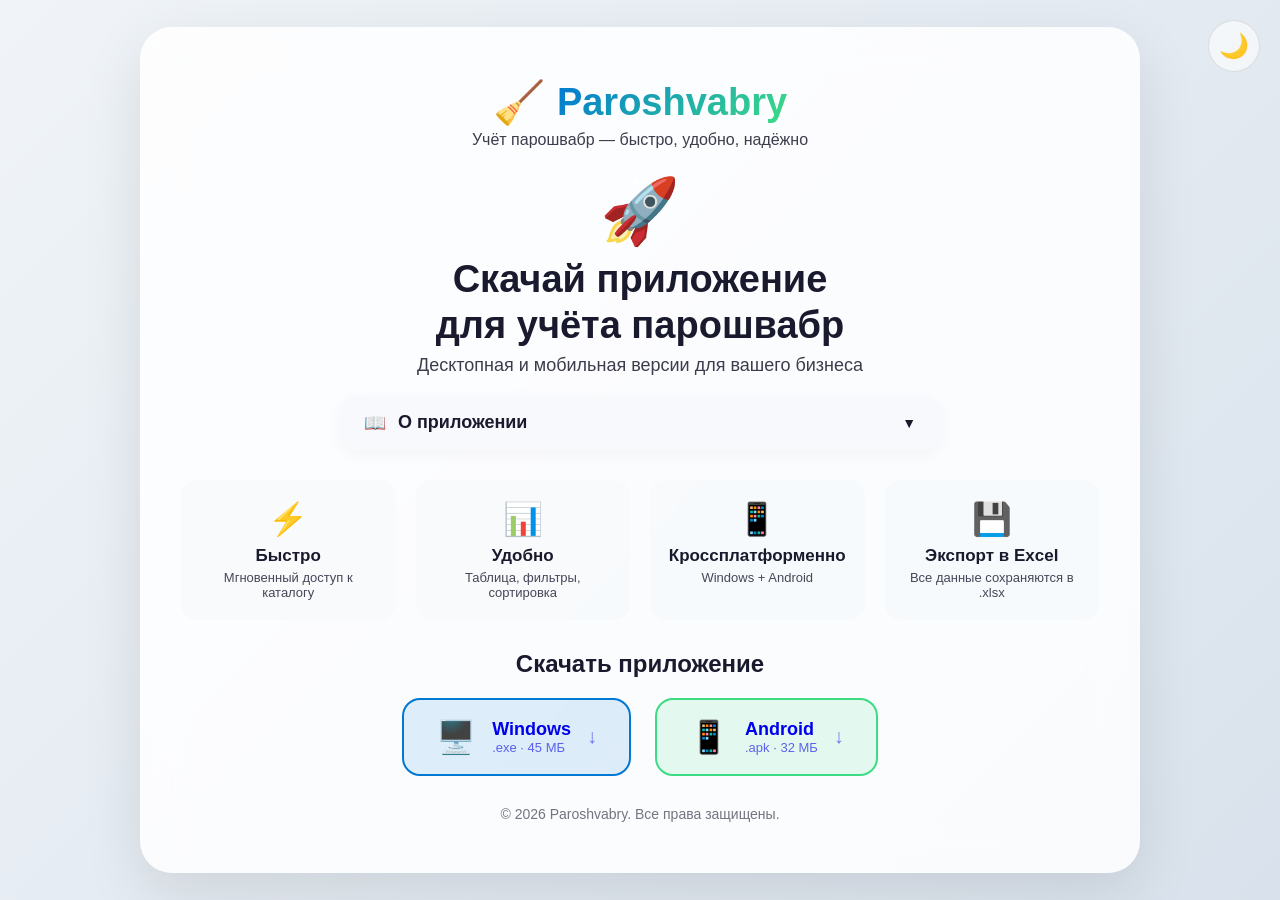
==== index.html @ 90211179 "Update index.html" ====
<!DOCTYPE html>
<html lang="ru" data-theme="light">
<head>
    <meta charset="UTF-8">
    <meta name="viewport" content="width=device-width, initial-scale=1.0">
    <title>Paroshvabry — скачать приложение</title>
    <link rel="stylesheet" href="style.css">
</head>
<body>

    <!-- Кнопка переключения темы -->
    <button class="theme-toggle" id="themeToggle">🌙</button>

    <!-- Главный блок -->
    <div class="container">
        <!-- Шапка -->
        <div class="header">
            <div class="logo">
                <span class="logo-icon">🧹</span>
                <span class="logo-text">Paroshvabry</span>
            </div>
            <p class="tagline">Учёт парошвабр — быстро, удобно, надёжно</p>
        </div>

        <!-- Герой -->
        <div class="hero">
            <div class="hero-icon">🚀</div>
            <h1>Скачай приложение<br>для учёта парошвабр</h1>
            <p class="hero-desc">Десктопная и мобильная версии для вашего бизнеса</p>
        </div>

        <!-- Кнопка "О приложении" (аккордеон) -->
        <div class="accordion-wrapper">
            <button class="accordion-btn" id="accordionBtn">
                <span class="accordion-icon">📖</span>
                О приложении
                <span class="accordion-arrow">▼</span>
            </button>
            <div class="accordion-content" id="accordionContent">
                <div class="about">
                    <p>
                        <strong>Paroshvabry</strong> — это программа для учёта парошвабр. 
                        Позволяет вести каталог товаров с характеристиками: 
                        модель, производитель, тип питания, мощность, 
                        интенсивность пара, объём резервуара, тип управления, 
                        вес, количество и цена.
                    </p>
                    <div class="about-features">
                        ✅ Добавление, редактирование, удаление записей<br>
                        ✅ Поиск и фильтрация по всем полям<br>
                        ✅ Сортировка по любому столбцу<br>
                        ✅ Экспорт в Excel (для Windows)<br>
                        ✅ Светлая и тёмная тема
                    </div>
                </div>
            </div>
        </div>

        <!-- Преимущества -->
        <div class="features">
            <div class="feature">
                <span class="icon">⚡</span>
                <h3>Быстро</h3>
                <p>Мгновенный доступ к каталогу</p>
            </div>
            <div class="feature">
                <span class="icon">📊</span>
                <h3>Удобно</h3>
                <p>Таблица, фильтры, сортировка</p>
            </div>
            <div class="feature">
                <span class="icon">📱</span>
                <h3>Кроссплатформенно</h3>
                <p>Windows + Android</p>
            </div>
            <div class="feature">
                <span class="icon">💾</span>
                <h3>Экспорт в Excel</h3>
                <p>Все данные сохраняются в .xlsx</p>
            </div>
        </div>

        <!-- Кнопки скачивания -->
        <div class="download-section">
            <h2>Скачать приложение</h2>
            <div class="download-buttons">
                <!-- Ссылка на папку Google Drive для Windows -->
                <a href="https://drive.google.com/drive/folders/1vGqve4XARI83IGWP935jA4K77i6wTGDU?dmr=1&ec=wgc-drive-%5Bmodule%5D-goto" class="download-btn windows" target="_blank">
                    <span class="btn-icon">🖥️</span>
                    <div class="btn-text">
                        <span class="btn-title">Windows</span>
                        <span class="btn-sub">.exe · 45 МБ</span>
                    </div>
                    <span class="btn-arrow">↓</span>
                </a>
                <!-- Прямая ссылка на APK-файл в репозитории -->
                <a href="https://iterpugov0-sketch.github.io/Burmaldomop/app-release.apk" class="download-btn android">
                    <span class="btn-icon">📱</span>
                    <div class="btn-text">
                        <span class="btn-title">Android</span>
                        <span class="btn-sub">.apk · 32 МБ</span>
                    </div>
                    <span class="btn-arrow">↓</span>
                </a>
            </div>
        </div>

        <!-- Подвал -->
        <footer>
            <p>© 2026 Paroshvabry. Все права защищены.</p>
        </footer>
    </div>

    <script src="script.js"></script>
</body>
</html>
---- style.css ----
/* ===== БАЗА ===== */
* {
    margin: 0;
    padding: 0;
    box-sizing: border-box;
}

body {
    font-family: 'Segoe UI', Arial, sans-serif;
    min-height: 100vh;
    display: flex;
    justify-content: center;
    align-items: center;
    padding: 20px;
    transition: background 0.4s, color 0.4s;
}

/* ===== ТЕМА: СВЕТЛАЯ ===== */
[data-theme="light"] {
    background: linear-gradient(135deg, #f0f4f8 0%, #d9e2ec 100%);
    color: #1a1a2e;
}

[data-theme="light"] .container {
    background: rgba(255, 255, 255, 0.85);
    backdrop-filter: blur(20px);
    box-shadow: 0 20px 60px rgba(0, 0, 0, 0.1);
}

[data-theme="light"] .feature {
    background: rgba(247, 249, 252, 0.8);
}

[data-theme="light"] .download-btn {
    background: rgba(240, 244, 248, 0.8);
}

[data-theme="light"] .download-btn:hover {
    background: #e2e8f0;
}

[data-theme="light"] .screenshot-card {
    background: rgba(247, 249, 252, 0.8);
}

[data-theme="light"] .screenshot-placeholder {
    background: #e2e8f0;
}

[data-theme="light"] .about {
    background: rgba(247, 249, 252, 0.9);
}

[data-theme="light"] .accordion-btn {
    background: rgba(247, 249, 252, 0.9);
    color: #1a1a2e;
    box-shadow: 0 4px 16px rgba(0, 0, 0, 0.04);
}

[data-theme="light"] .accordion-btn:hover {
    background: #e2e8f0;
    transform: translateY(-2px);
}

/* ===== ТЕМА: ТЁМНАЯ ===== */
[data-theme="dark"] {
    background: linear-gradient(135deg, #0d1117 0%, #161b22 100%);
    color: #f0f6fc;
}

[data-theme="dark"] .container {
    background: rgba(22, 27, 34, 0.95);
    backdrop-filter: blur(20px);
    box-shadow: 0 20px 60px rgba(0, 0, 0, 0.6);
    border: 1px solid rgba(255, 255, 255, 0.06);
}

[data-theme="dark"] .feature {
    background: rgba(28, 35, 51, 0.85);
}

[data-theme="dark"] .download-btn {
    background: rgba(28, 35, 51, 0.85);
}

[data-theme="dark"] .download-btn:hover {
    background: #2d3748;
}

[data-theme="dark"] .screenshot-card {
    background: rgba(28, 35, 51, 0.85);
}

[data-theme="dark"] .screenshot-placeholder {
    background: #1c2333;
}

[data-theme="dark"] .about {
    background: rgba(28, 35, 51, 0.85);
}

[data-theme="dark"] .accordion-btn {
    background: rgba(28, 35, 51, 0.85);
    color: #f0f6fc;
    box-shadow: 0 4px 16px rgba(0, 0, 0, 0.2);
}

[data-theme="dark"] .accordion-btn:hover {
    background: #2d3748;
    transform: translateY(-2px);
}

/* ===== ВСЕ ТЕКСТЫ В ТЁМНОЙ ТЕМЕ ===== */
[data-theme="dark"] .logo-text {
    color: #f0f6fc;
}

[data-theme="dark"] .tagline {
    color: #d4dce8;
}

[data-theme="dark"] .hero h1 {
    color: #f0f6fc;
}

[data-theme="dark"] .hero-desc {
    color: #d4dce8;
}

[data-theme="dark"] .feature h3 {
    color: #f0f6fc;
}

[data-theme="dark"] .feature p {
    color: #d4dce8;
}

[data-theme="dark"] .feature .icon {
    color: #58a6ff;
}

[data-theme="dark"] .download-section h2 {
    color: #f0f6fc;
}

[data-theme="dark"] .download-btn .btn-title {
    color: #f0f6fc;
}

[data-theme="dark"] .download-btn .btn-sub {
    color: #b0b8c4;
}

[data-theme="dark"] .download-btn .btn-arrow {
    color: #b0b8c4;
}

[data-theme="dark"] .screenshot-card p {
    color: #d4dce8;
}

[data-theme="dark"] .about p {
    color: #d4dce8;
}

[data-theme="dark"] .about-features {
    color: #d4dce8;
}

[data-theme="dark"] footer {
    color: #8b949e;
}

/* ===== КОНТЕЙНЕР ===== */
.container {
    max-width: 1000px;
    width: 100%;
    padding: 50px 40px;
    border-radius: 32px;
    transition: background 0.4s, box-shadow 0.4s;
    text-align: center;
    border: 1px solid rgba(255, 255, 255, 0.05);
}

/* ===== ШАПКА ===== */
.header {
    margin-bottom: 20px;
}

.logo {
    display: flex;
    align-items: center;
    justify-content: center;
    gap: 12px;
    margin-bottom: 4px;
}

.logo-icon {
    font-size: 42px;
}

.logo-text {
    font-size: 38px;
    font-weight: 800;
    background: linear-gradient(135deg, #0078d4, #3ddc84);
    -webkit-background-clip: text;
    -webkit-text-fill-color: transparent;
}

.tagline {
    font-size: 16px;
    opacity: 0.85;
}

/* ===== ГЕРОЙ ===== */
.hero {
    margin: 25px 0 15px;
}

.hero-icon {
    font-size: 64px;
    margin-bottom: 8px;
    animation: float 3s ease-in-out infinite;
}

@keyframes float {
    0%, 100% { transform: translateY(0); }
    50% { transform: translateY(-12px); }
}

.hero h1 {
    font-size: 38px;
    font-weight: 700;
    line-height: 1.2;
}

.hero-desc {
    font-size: 18px;
    opacity: 0.85;
    margin-top: 6px;
}

/* ===== АККОРДЕОН ===== */
.accordion-wrapper {
    margin: 20px auto 10px;
    max-width: 600px;
}

.accordion-btn {
    width: 100%;
    padding: 16px 24px;
    font-size: 18px;
    font-weight: 700;
    border: none;
    border-radius: 16px;
    cursor: pointer;
    display: flex;
    align-items: center;
    justify-content: center;
    gap: 12px;
    transition: all 0.3s;
    font-family: 'Segoe UI', Arial, sans-serif;
}

.accordion-arrow {
    font-size: 14px;
    transition: transform 0.4s ease;
    margin-left: auto;
}

.accordion-arrow.open {
    transform: rotate(180deg);
}

.accordion-content {
    max-height: 0;
    overflow: hidden;
    transition: max-height 0.5s ease, opacity 0.4s ease, margin 0.4s ease;
    opacity: 0;
    margin-top: 0;
}

.accordion-content.open {
    max-height: 600px;
    opacity: 1;
    margin-top: 12px;
}

.about {
    padding: 20px 24px;
    border-radius: 16px;
    text-align: left;
}

.about p {
    font-size: 15px;
    line-height: 1.7;
    opacity: 0.9;
}

.about-features {
    margin-top: 12px;
    font-size: 14px;
    line-height: 1.9;
    opacity: 0.85;
}

/* ===== СКРИНШОТЫ ===== */
.screenshots {
    display: flex;
    justify-content: center;
    gap: 30px;
    margin: 30px 0;
    flex-wrap: wrap;
}

.screenshot-card {
    padding: 20px 30px;
    border-radius: 16px;
    text-align: center;
    transition: 0.3s;
    min-width: 140px;
}

.screenshot-card:hover {
    transform: translateY(-6px);
}

.screenshot-placeholder {
    font-size: 48px;
    padding: 20px;
    border-radius: 12px;
    margin-bottom: 8px;
}

.screenshot-card p {
    font-size: 14px;
    opacity: 0.85;
}

/* ===== КНОПКА ПЕРЕКЛЮЧЕНИЯ ТЕМЫ ===== */
.theme-toggle {
    position: fixed;
    top: 20px;
    right: 20px;
    background: rgba(255, 255, 255, 0.1);
    backdrop-filter: blur(10px);
    border: 1px solid rgba(255, 255, 255, 0.15);
    border-radius: 50%;
    width: 52px;
    height: 52px;
    font-size: 24px;
    cursor: pointer;
    transition: 0.3s;
    z-index: 100;
}

[data-theme="light"] .theme-toggle {
    background: rgba(255, 255, 255, 0.6);
    border-color: rgba(0, 0, 0, 0.1);
}

[data-theme="dark"] .theme-toggle {
    background: rgba(28, 35, 51, 0.8);
    border-color: rgba(255, 255, 255, 0.1);
}

.theme-toggle:hover {
    transform: scale(1.1) rotate(10deg);
}

/* ===== ФИЧИ ===== */
.features {
    display: grid;
    grid-template-columns: repeat(auto-fit, minmax(160px, 1fr));
    gap: 20px;
    margin: 30px 0;
}

.feature {
    padding: 20px 18px;
    border-radius: 16px;
    transition: 0.3s;
}

.feature:hover {
    transform: translateY(-6px);
}

.feature .icon {
    font-size: 32px;
    display: block;
    margin-bottom: 8px;
}

.feature h3 {
    font-size: 17px;
    margin-bottom: 4px;
}

.feature p {
    font-size: 13px;
    opacity: 0.8;
}

/* ===== КНОПКИ СКАЧИВАНИЯ ===== */
.download-section {
    margin: 25px 0 20px;
}

.download-section h2 {
    font-size: 24px;
    margin-bottom: 20px;
}

.download-buttons {
    display: flex;
    justify-content: center;
    gap: 24px;
    flex-wrap: wrap;
}

.download-btn {
    display: flex;
    align-items: center;
    gap: 16px;
    padding: 18px 32px;
    border-radius: 18px;
    text-decoration: none;
    transition: all 0.3s;
    border: 2px solid transparent;
    min-width: 200px;
    position: relative;
    overflow: hidden;
}

.download-btn::after {
    content: '';
    position: absolute;
    top: -50%;
    left: -50%;
    width: 200%;
    height: 200%;
    background: radial-gradient(circle, rgba(255,255,255,0.08) 0%, transparent 60%);
    opacity: 0;
    transition: 0.4s;
}

.download-btn:hover::after {
    opacity: 1;
}

.download-btn:hover {
    transform: translateY(-6px) scale(1.02);
    box-shadow: 0 16px 40px rgba(0, 0, 0, 0.2);
}

.download-btn.windows {
    border-color: #0078d4;
    background: rgba(0, 120, 212, 0.12);
}

.download-btn.windows:hover {
    background: rgba(0, 120, 212, 0.22);
}

.download-btn.android {
    border-color: #3ddc84;
    background: rgba(61, 220, 132, 0.12);
}

.download-btn.android:hover {
    background: rgba(61, 220, 132, 0.22);
}

.btn-icon {
    font-size: 32px;
}

.btn-text {
    display: flex;
    flex-direction: column;
    text-align: left;
}

.btn-title {
    font-size: 18px;
    font-weight: 700;
}

.btn-sub {
    font-size: 13px;
    opacity: 0.6;
}

.btn-arrow {
    font-size: 20px;
    opacity: 0.5;
    transition: 0.3s;
    margin-left: auto;
}

.download-btn:hover .btn-arrow {
    opacity: 1;
    transform: translateX(4px);
}

/* ===== ФУТЕР ===== */
footer {
    margin-top: 30px;
    font-size: 14px;
    opacity: 0.6;
}

/* ===== АДАПТИВ ===== */
@media (max-width: 600px) {
    .container {
        padding: 28px 16px;
    }

    .logo-text {
        font-size: 28px;
    }

    .hero h1 {
        font-size: 26px;
    }

    .hero-icon {
        font-size: 48px;
    }

    .features {
        grid-template-columns: 1fr 1fr;
        gap: 12px;
    }

    .screenshots {
        gap: 16px;
    }

    .screenshot-card {
        min-width: 100px;
        padding: 14px 18px;
    }

    .download-btn {
        width: 100%;
        justify-content: center;
    }

    .theme-toggle {
        top: 12px;
        right: 12px;
        width: 44px;
        height: 44px;
        font-size: 20px;
    }

    .about {
        padding: 12px 16px;
    }

    .about p {
        font-size: 14px;
    }

    .accordion-btn {
        font-size: 16px;
        padding: 14px 18px;
    }
}
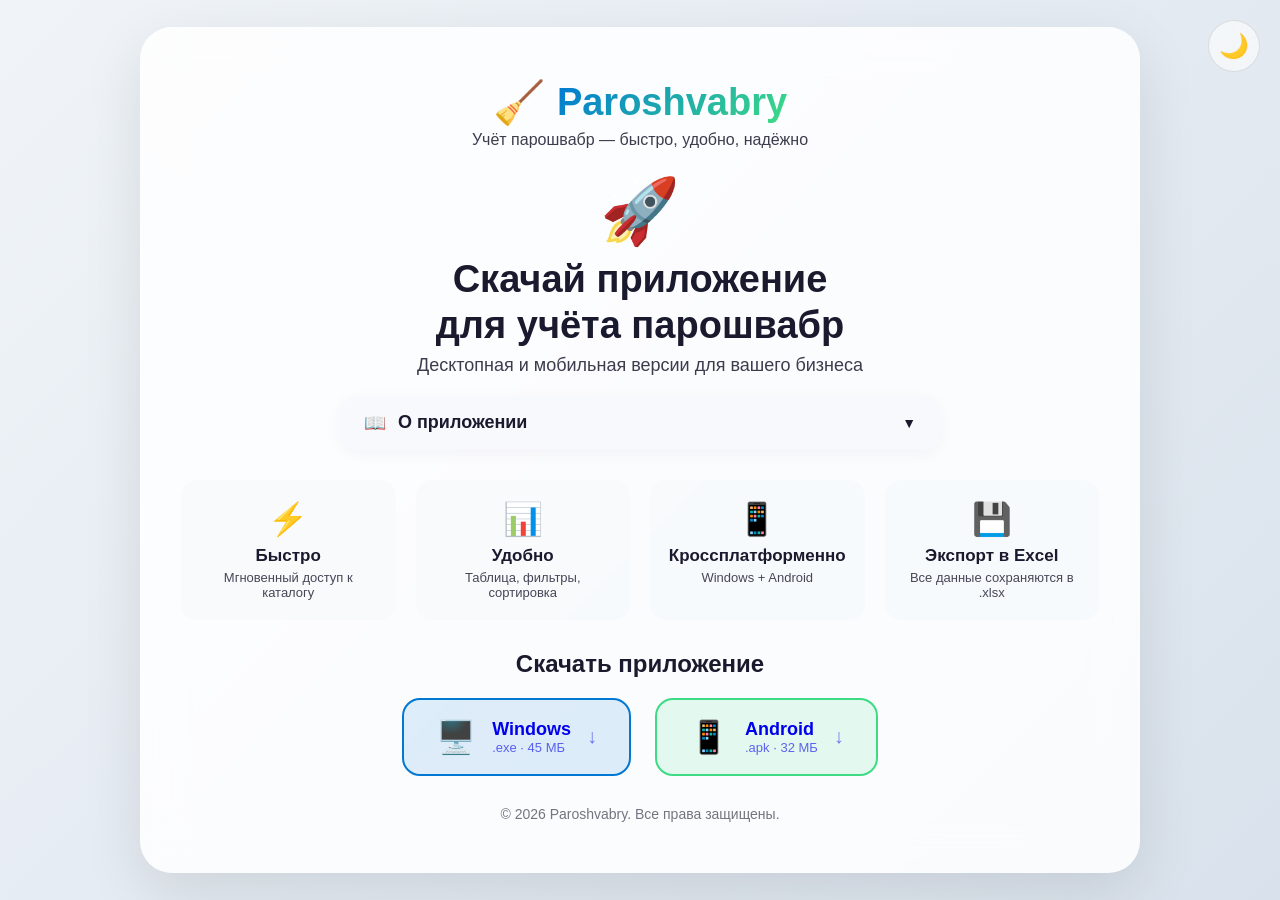
==== commit 3bfa2e52: "Update index.html" ====
--- a/index.html
+++ b/index.html
@@ -94,7 +94,7 @@
                     <span class="btn-arrow">↓</span>
                 </a>
                 <!-- Прямая ссылка на APK-файл в репозитории -->
-                <a href="https://iterpugov0-sketch.github.io/Burmaldomop/app-release.apk" class="download-btn android">
+                <a href="https://iterpugov0-sketch.github.io/Burmaldomop/burmaldamop.apk" class="download-btn android">
                     <span class="btn-icon">📱</span>
                     <div class="btn-text">
                         <span class="btn-title">Android</span>
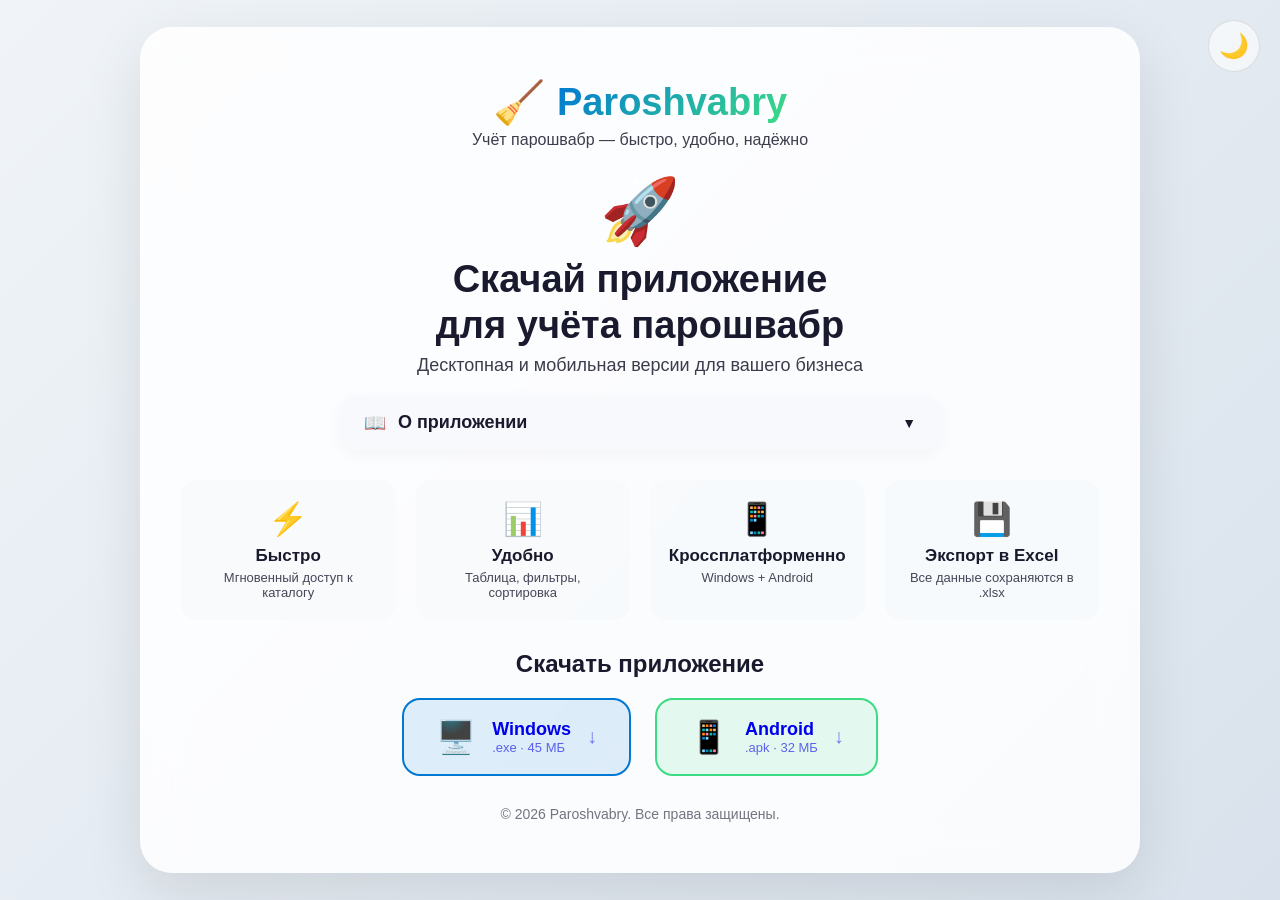
==== commit 8e70ffc0: "Update index.html" ====
--- a/index.html
+++ b/index.html
@@ -94,7 +94,7 @@
                     <span class="btn-arrow">↓</span>
                 </a>
                 <!-- Прямая ссылка на APK-файл в репозитории -->
-                <a href="https://iterpugov0-sketch.github.io/Burmaldomop/burmaldamop.apk" class="download-btn android">
+                <a href="https://iterpugov0-sketch.github.io/Burmaldomop/Burmaldamop.apk" class="download-btn android">
                     <span class="btn-icon">📱</span>
                     <div class="btn-text">
                         <span class="btn-title">Android</span>
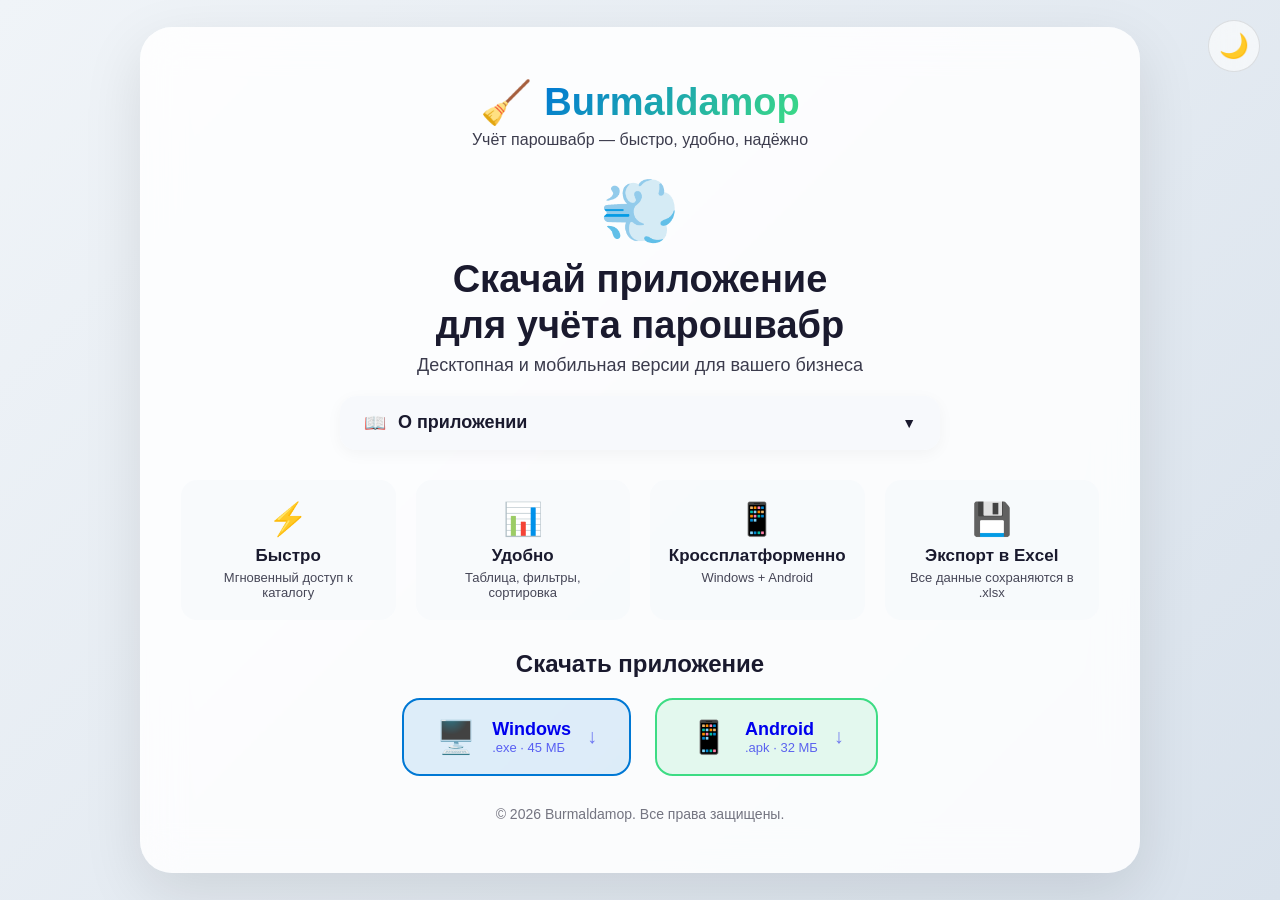
==== commit 8f74e3bb: "Update index.html" ====
--- a/index.html
+++ b/index.html
@@ -3,7 +3,7 @@
 <head>
     <meta charset="UTF-8">
     <meta name="viewport" content="width=device-width, initial-scale=1.0">
-    <title>Paroshvabry — скачать приложение</title>
+    <title>Burmaldamop — скачать приложение</title>
     <link rel="stylesheet" href="style.css">
 </head>
 <body>
@@ -17,14 +17,14 @@
         <div class="header">
             <div class="logo">
                 <span class="logo-icon">🧹</span>
-                <span class="logo-text">Paroshvabry</span>
+                <span class="logo-text">Burmaldamop</span>
             </div>
             <p class="tagline">Учёт парошвабр — быстро, удобно, надёжно</p>
         </div>
 
         <!-- Герой -->
         <div class="hero">
-            <div class="hero-icon">🚀</div>
+            <div class="hero-icon">💨</div>
             <h1>Скачай приложение<br>для учёта парошвабр</h1>
             <p class="hero-desc">Десктопная и мобильная версии для вашего бизнеса</p>
         </div>
@@ -39,7 +39,7 @@
             <div class="accordion-content" id="accordionContent">
                 <div class="about">
                     <p>
-                        <strong>Paroshvabry</strong> — это программа для учёта парошвабр. 
+                        <strong>Burmaldamop</strong> — это программа для учёта парошвабр. 
                         Позволяет вести каталог товаров с характеристиками: 
                         модель, производитель, тип питания, мощность, 
                         интенсивность пара, объём резервуара, тип управления, 
@@ -84,7 +84,6 @@
         <div class="download-section">
             <h2>Скачать приложение</h2>
             <div class="download-buttons">
-                <!-- Ссылка на папку Google Drive для Windows -->
                 <a href="https://drive.google.com/drive/folders/1vGqve4XARI83IGWP935jA4K77i6wTGDU?dmr=1&ec=wgc-drive-%5Bmodule%5D-goto" class="download-btn windows" target="_blank">
                     <span class="btn-icon">🖥️</span>
                     <div class="btn-text">
@@ -93,7 +92,6 @@
                     </div>
                     <span class="btn-arrow">↓</span>
                 </a>
-                <!-- Прямая ссылка на APK-файл в репозитории -->
                 <a href="https://iterpugov0-sketch.github.io/Burmaldomop/Burmaldamop.apk" class="download-btn android">
                     <span class="btn-icon">📱</span>
                     <div class="btn-text">
@@ -107,7 +105,7 @@
 
         <!-- Подвал -->
         <footer>
-            <p>© 2026 Paroshvabry. Все права защищены.</p>
+            <p>© 2026 Burmaldamop. Все права защищены.</p>
         </footer>
     </div>
 
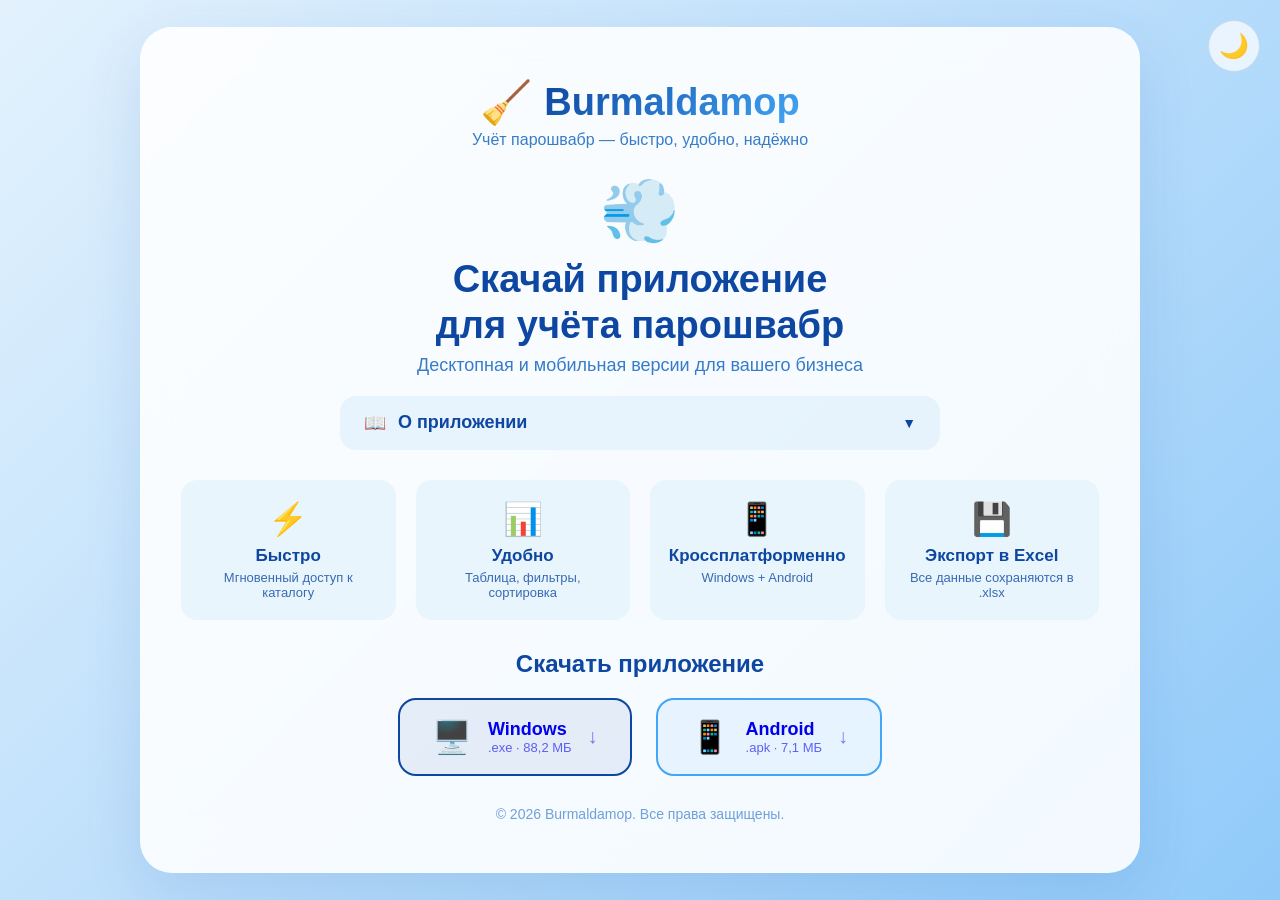
==== commit 91de5a5b: "Update index.html" ====
--- a/index.html
+++ b/index.html
@@ -88,7 +88,7 @@
                     <span class="btn-icon">🖥️</span>
                     <div class="btn-text">
                         <span class="btn-title">Windows</span>
-                        <span class="btn-sub">.exe · 45 МБ</span>
+                        <span class="btn-sub">.exe · 88,2 МБ</span>
                     </div>
                     <span class="btn-arrow">↓</span>
                 </a>
@@ -96,7 +96,7 @@
                     <span class="btn-icon">📱</span>
                     <div class="btn-text">
                         <span class="btn-title">Android</span>
-                        <span class="btn-sub">.apk · 32 МБ</span>
+                        <span class="btn-sub">.apk · 7,1 МБ</span>
                     </div>
                     <span class="btn-arrow">↓</span>
                 </a>
--- a/style.css
+++ b/style.css
@@ -15,160 +15,174 @@
     transition: background 0.4s, color 0.4s;
 }
 
-/* ===== ТЕМА: СВЕТЛАЯ ===== */
+/* ===== ТЕМА: СВЕТЛАЯ (парошвабры — пар, чистота) ===== */
 [data-theme="light"] {
-    background: linear-gradient(135deg, #f0f4f8 0%, #d9e2ec 100%);
-    color: #1a1a2e;
+    background: linear-gradient(135deg, #e3f2fd 0%, #bbdefb 50%, #90caf9 100%);
+    color: #0d47a1;
 }
 
 [data-theme="light"] .container {
-    background: rgba(255, 255, 255, 0.85);
+    background: rgba(255, 255, 255, 0.88);
     backdrop-filter: blur(20px);
-    box-shadow: 0 20px 60px rgba(0, 0, 0, 0.1);
+    box-shadow: 0 20px 60px rgba(13, 71, 161, 0.12);
+    border: 1px solid rgba(255, 255, 255, 0.3);
+}
+
+[data-theme="light"] .logo-text {
+    background: linear-gradient(135deg, #0d47a1, #42a5f5);
+    -webkit-background-clip: text;
+    -webkit-text-fill-color: transparent;
+}
+
+[data-theme="light"] .tagline {
+    color: #1565c0;
+}
+
+[data-theme="light"] .hero h1 {
+    color: #0d47a1;
+}
+
+[data-theme="light"] .hero-desc {
+    color: #1565c0;
 }
 
 [data-theme="light"] .feature {
-    background: rgba(247, 249, 252, 0.8);
+    background: rgba(227, 242, 253, 0.7);
+}
+
+[data-theme="light"] .feature .icon {
+    color: #1e88e5;
 }
 
 [data-theme="light"] .download-btn {
-    background: rgba(240, 244, 248, 0.8);
+    background: rgba(227, 242, 253, 0.7);
 }
 
 [data-theme="light"] .download-btn:hover {
-    background: #e2e8f0;
-}
-
-[data-theme="light"] .screenshot-card {
-    background: rgba(247, 249, 252, 0.8);
-}
-
-[data-theme="light"] .screenshot-placeholder {
-    background: #e2e8f0;
+    background: #bbdefb;
+}
+
+[data-theme="light"] .accordion-btn {
+    background: rgba(227, 242, 253, 0.8);
+    color: #0d47a1;
+}
+
+[data-theme="light"] .accordion-btn:hover {
+    background: #bbdefb;
 }
 
 [data-theme="light"] .about {
-    background: rgba(247, 249, 252, 0.9);
-}
-
-[data-theme="light"] .accordion-btn {
-    background: rgba(247, 249, 252, 0.9);
-    color: #1a1a2e;
-    box-shadow: 0 4px 16px rgba(0, 0, 0, 0.04);
-}
-
-[data-theme="light"] .accordion-btn:hover {
-    background: #e2e8f0;
-    transform: translateY(-2px);
-}
-
-/* ===== ТЕМА: ТЁМНАЯ ===== */
+    background: rgba(227, 242, 253, 0.7);
+}
+
+[data-theme="light"] .about p {
+    color: #0d47a1;
+}
+
+[data-theme="light"] .about-features {
+    color: #1565c0;
+}
+
+[data-theme="light"] footer {
+    color: #1565c0;
+}
+
+[data-theme="light"] .theme-toggle {
+    background: rgba(255, 255, 255, 0.7);
+    border-color: rgba(13, 71, 161, 0.15);
+}
+
+/* ===== ТЕМА: ТЁМНАЯ (парошвабры — глубина, пар) ===== */
 [data-theme="dark"] {
-    background: linear-gradient(135deg, #0d1117 0%, #161b22 100%);
-    color: #f0f6fc;
+    background: linear-gradient(135deg, #0d1b2a 0%, #1b2838 50%, #1a237e 100%);
+    color: #e3f2fd;
 }
 
 [data-theme="dark"] .container {
-    background: rgba(22, 27, 34, 0.95);
+    background: rgba(13, 27, 42, 0.92);
     backdrop-filter: blur(20px);
-    box-shadow: 0 20px 60px rgba(0, 0, 0, 0.6);
-    border: 1px solid rgba(255, 255, 255, 0.06);
+    box-shadow: 0 20px 60px rgba(0, 0, 0, 0.5);
+    border: 1px solid rgba(144, 202, 249, 0.08);
+}
+
+[data-theme="dark"] .logo-text {
+    background: linear-gradient(135deg, #64b5f6, #90caf9);
+    -webkit-background-clip: text;
+    -webkit-text-fill-color: transparent;
+}
+
+[data-theme="dark"] .tagline {
+    color: #90caf9;
+}
+
+[data-theme="dark"] .hero h1 {
+    color: #e3f2fd;
+}
+
+[data-theme="dark"] .hero-desc {
+    color: #90caf9;
 }
 
 [data-theme="dark"] .feature {
-    background: rgba(28, 35, 51, 0.85);
+    background: rgba(26, 35, 126, 0.5);
+}
+
+[data-theme="dark"] .feature .icon {
+    color: #64b5f6;
+}
+
+[data-theme="dark"] .feature h3 {
+    color: #e3f2fd;
+}
+
+[data-theme="dark"] .feature p {
+    color: #90caf9;
 }
 
 [data-theme="dark"] .download-btn {
-    background: rgba(28, 35, 51, 0.85);
+    background: rgba(26, 35, 126, 0.5);
+}
+
+[data-theme="dark"] .download-btn .btn-title {
+    color: #e3f2fd;
+}
+
+[data-theme="dark"] .download-btn .btn-sub {
+    color: #90caf9;
 }
 
 [data-theme="dark"] .download-btn:hover {
-    background: #2d3748;
-}
-
-[data-theme="dark"] .screenshot-card {
-    background: rgba(28, 35, 51, 0.85);
-}
-
-[data-theme="dark"] .screenshot-placeholder {
-    background: #1c2333;
+    background: rgba(26, 35, 126, 0.7);
+}
+
+[data-theme="dark"] .accordion-btn {
+    background: rgba(26, 35, 126, 0.5);
+    color: #e3f2fd;
+}
+
+[data-theme="dark"] .accordion-btn:hover {
+    background: rgba(26, 35, 126, 0.7);
 }
 
 [data-theme="dark"] .about {
-    background: rgba(28, 35, 51, 0.85);
-}
-
-[data-theme="dark"] .accordion-btn {
-    background: rgba(28, 35, 51, 0.85);
-    color: #f0f6fc;
-    box-shadow: 0 4px 16px rgba(0, 0, 0, 0.2);
-}
-
-[data-theme="dark"] .accordion-btn:hover {
-    background: #2d3748;
-    transform: translateY(-2px);
-}
-
-/* ===== ВСЕ ТЕКСТЫ В ТЁМНОЙ ТЕМЕ ===== */
-[data-theme="dark"] .logo-text {
-    color: #f0f6fc;
-}
-
-[data-theme="dark"] .tagline {
-    color: #d4dce8;
-}
-
-[data-theme="dark"] .hero h1 {
-    color: #f0f6fc;
-}
-
-[data-theme="dark"] .hero-desc {
-    color: #d4dce8;
-}
-
-[data-theme="dark"] .feature h3 {
-    color: #f0f6fc;
-}
-
-[data-theme="dark"] .feature p {
-    color: #d4dce8;
-}
-
-[data-theme="dark"] .feature .icon {
-    color: #58a6ff;
-}
-
-[data-theme="dark"] .download-section h2 {
-    color: #f0f6fc;
-}
-
-[data-theme="dark"] .download-btn .btn-title {
-    color: #f0f6fc;
-}
-
-[data-theme="dark"] .download-btn .btn-sub {
-    color: #b0b8c4;
-}
-
-[data-theme="dark"] .download-btn .btn-arrow {
-    color: #b0b8c4;
-}
-
-[data-theme="dark"] .screenshot-card p {
-    color: #d4dce8;
+    background: rgba(26, 35, 126, 0.5);
 }
 
 [data-theme="dark"] .about p {
-    color: #d4dce8;
+    color: #e3f2fd;
 }
 
 [data-theme="dark"] .about-features {
-    color: #d4dce8;
+    color: #90caf9;
 }
 
 [data-theme="dark"] footer {
-    color: #8b949e;
+    color: #64b5f6;
+}
+
+[data-theme="dark"] .theme-toggle {
+    background: rgba(26, 35, 126, 0.6);
+    border-color: rgba(144, 202, 249, 0.15);
 }
 
 /* ===== КОНТЕЙНЕР ===== */
@@ -179,7 +193,6 @@
     border-radius: 32px;
     transition: background 0.4s, box-shadow 0.4s;
     text-align: center;
-    border: 1px solid rgba(255, 255, 255, 0.05);
 }
 
 /* ===== ШАПКА ===== */
@@ -202,9 +215,6 @@
 .logo-text {
     font-size: 38px;
     font-weight: 800;
-    background: linear-gradient(135deg, #0078d4, #3ddc84);
-    -webkit-background-clip: text;
-    -webkit-text-fill-color: transparent;
 }
 
 .tagline {
@@ -224,8 +234,8 @@
 }
 
 @keyframes float {
-    0%, 100% { transform: translateY(0); }
-    50% { transform: translateY(-12px); }
+    0%, 100% { transform: translateY(0) scale(1); }
+    50% { transform: translateY(-12px) scale(1.05); }
 }
 
 .hero h1 {
@@ -305,45 +315,11 @@
     opacity: 0.85;
 }
 
-/* ===== СКРИНШОТЫ ===== */
-.screenshots {
-    display: flex;
-    justify-content: center;
-    gap: 30px;
-    margin: 30px 0;
-    flex-wrap: wrap;
-}
-
-.screenshot-card {
-    padding: 20px 30px;
-    border-radius: 16px;
-    text-align: center;
-    transition: 0.3s;
-    min-width: 140px;
-}
-
-.screenshot-card:hover {
-    transform: translateY(-6px);
-}
-
-.screenshot-placeholder {
-    font-size: 48px;
-    padding: 20px;
-    border-radius: 12px;
-    margin-bottom: 8px;
-}
-
-.screenshot-card p {
-    font-size: 14px;
-    opacity: 0.85;
-}
-
 /* ===== КНОПКА ПЕРЕКЛЮЧЕНИЯ ТЕМЫ ===== */
 .theme-toggle {
     position: fixed;
     top: 20px;
     right: 20px;
-    background: rgba(255, 255, 255, 0.1);
     backdrop-filter: blur(10px);
     border: 1px solid rgba(255, 255, 255, 0.15);
     border-radius: 50%;
@@ -353,16 +329,6 @@
     cursor: pointer;
     transition: 0.3s;
     z-index: 100;
-}
-
-[data-theme="light"] .theme-toggle {
-    background: rgba(255, 255, 255, 0.6);
-    border-color: rgba(0, 0, 0, 0.1);
-}
-
-[data-theme="dark"] .theme-toggle {
-    background: rgba(28, 35, 51, 0.8);
-    border-color: rgba(255, 255, 255, 0.1);
 }
 
 .theme-toggle:hover {
@@ -452,25 +418,25 @@
 
 .download-btn:hover {
     transform: translateY(-6px) scale(1.02);
-    box-shadow: 0 16px 40px rgba(0, 0, 0, 0.2);
+    box-shadow: 0 16px 40px rgba(0, 0, 0, 0.15);
 }
 
 .download-btn.windows {
-    border-color: #0078d4;
-    background: rgba(0, 120, 212, 0.12);
+    border-color: #0d47a1;
+    background: rgba(13, 71, 161, 0.08);
 }
 
 .download-btn.windows:hover {
-    background: rgba(0, 120, 212, 0.22);
+    background: rgba(13, 71, 161, 0.18);
 }
 
 .download-btn.android {
-    border-color: #3ddc84;
-    background: rgba(61, 220, 132, 0.12);
+    border-color: #42a5f5;
+    background: rgba(66, 165, 245, 0.08);
 }
 
 .download-btn.android:hover {
-    background: rgba(61, 220, 132, 0.22);
+    background: rgba(66, 165, 245, 0.18);
 }
 
 .btn-icon {
@@ -533,15 +499,6 @@
     .features {
         grid-template-columns: 1fr 1fr;
         gap: 12px;
-    }
-
-    .screenshots {
-        gap: 16px;
-    }
-
-    .screenshot-card {
-        min-width: 100px;
-        padding: 14px 18px;
     }
 
     .download-btn {
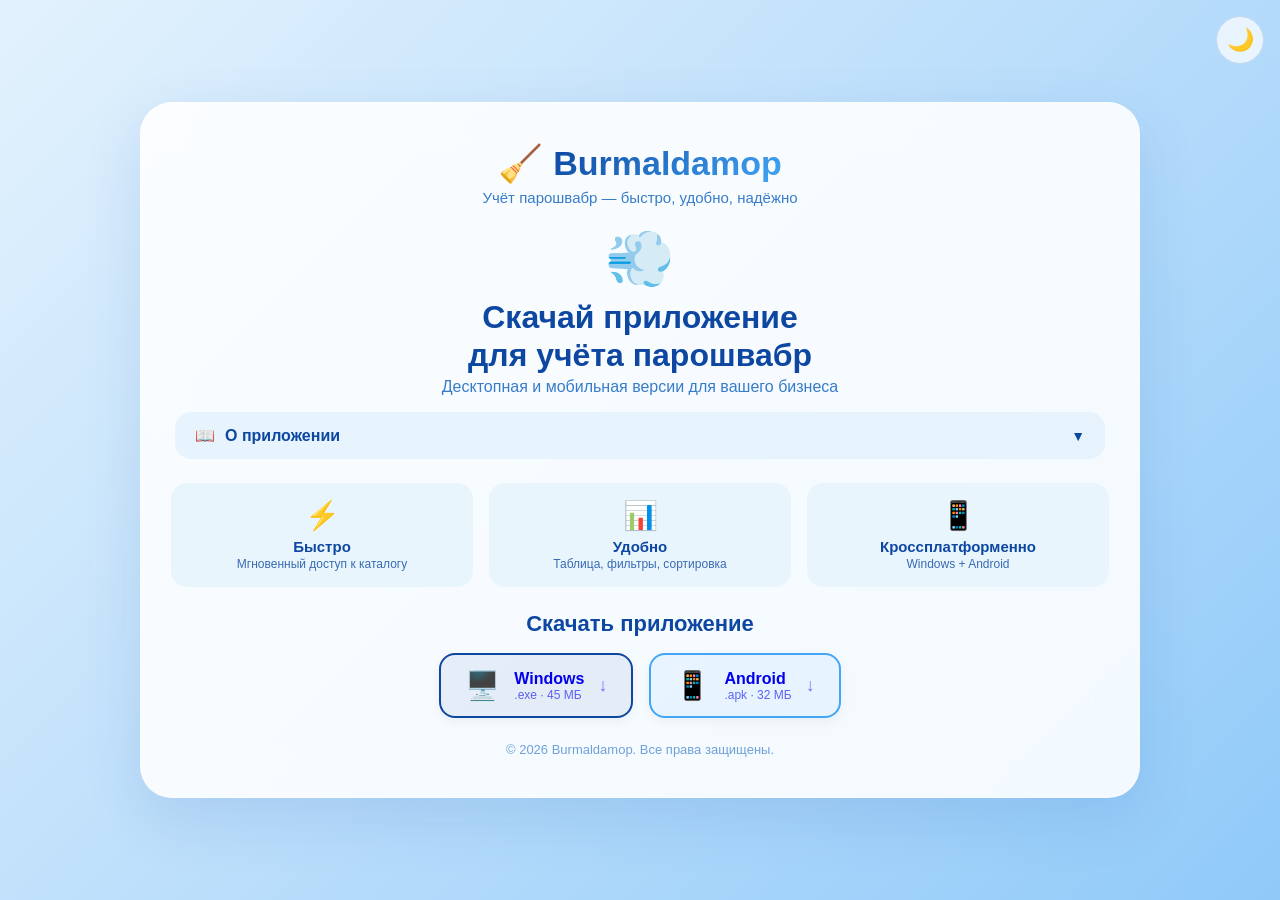
==== commit c95a1df1: "Update index.html" ====
--- a/index.html
+++ b/index.html
@@ -56,7 +56,7 @@
             </div>
         </div>
 
-        <!-- Преимущества -->
+        <!-- Преимущества (3 карточки) -->
         <div class="features">
             <div class="feature">
                 <span class="icon">⚡</span>
@@ -73,11 +73,6 @@
                 <h3>Кроссплатформенно</h3>
                 <p>Windows + Android</p>
             </div>
-            <div class="feature">
-                <span class="icon">💾</span>
-                <h3>Экспорт в Excel</h3>
-                <p>Все данные сохраняются в .xlsx</p>
-            </div>
         </div>
 
         <!-- Кнопки скачивания -->
@@ -88,7 +83,7 @@
                     <span class="btn-icon">🖥️</span>
                     <div class="btn-text">
                         <span class="btn-title">Windows</span>
-                        <span class="btn-sub">.exe · 88,2 МБ</span>
+                        <span class="btn-sub">.exe · 45 МБ</span>
                     </div>
                     <span class="btn-arrow">↓</span>
                 </a>
@@ -96,7 +91,7 @@
                     <span class="btn-icon">📱</span>
                     <div class="btn-text">
                         <span class="btn-title">Android</span>
-                        <span class="btn-sub">.apk · 7,1 МБ</span>
+                        <span class="btn-sub">.apk · 32 МБ</span>
                     </div>
                     <span class="btn-arrow">↓</span>
                 </a>
--- a/style.css
+++ b/style.css
@@ -11,7 +11,7 @@
     display: flex;
     justify-content: center;
     align-items: center;
-    padding: 20px;
+    padding: 16px;
     transition: background 0.4s, color 0.4s;
 }
 
@@ -189,7 +189,7 @@
 .container {
     max-width: 1000px;
     width: 100%;
-    padding: 50px 40px;
+    padding: 40px 30px;
     border-radius: 32px;
     transition: background 0.4s, box-shadow 0.4s;
     text-align: center;
@@ -197,39 +197,39 @@
 
 /* ===== ШАПКА ===== */
 .header {
-    margin-bottom: 20px;
+    margin-bottom: 16px;
 }
 
 .logo {
     display: flex;
     align-items: center;
     justify-content: center;
-    gap: 12px;
+    gap: 10px;
     margin-bottom: 4px;
 }
 
 .logo-icon {
-    font-size: 42px;
+    font-size: 36px;
 }
 
 .logo-text {
-    font-size: 38px;
+    font-size: 34px;
     font-weight: 800;
 }
 
 .tagline {
-    font-size: 16px;
+    font-size: 15px;
     opacity: 0.85;
 }
 
 /* ===== ГЕРОЙ ===== */
 .hero {
-    margin: 25px 0 15px;
+    margin: 20px 0 12px;
 }
 
 .hero-icon {
-    font-size: 64px;
-    margin-bottom: 8px;
+    font-size: 56px;
+    margin-bottom: 6px;
     animation: float 3s ease-in-out infinite;
 }
 
@@ -239,27 +239,28 @@
 }
 
 .hero h1 {
-    font-size: 38px;
+    font-size: 32px;
     font-weight: 700;
     line-height: 1.2;
 }
 
 .hero-desc {
-    font-size: 18px;
+    font-size: 16px;
     opacity: 0.85;
-    margin-top: 6px;
+    margin-top: 4px;
 }
 
 /* ===== АККОРДЕОН ===== */
 .accordion-wrapper {
-    margin: 20px auto 10px;
-    max-width: 600px;
+    margin: 16px auto 8px;
+    max-width: 100%;
+    padding: 0 4px;
 }
 
 .accordion-btn {
     width: 100%;
-    padding: 16px 24px;
-    font-size: 18px;
+    padding: 14px 20px;
+    font-size: 16px;
     font-weight: 700;
     border: none;
     border-radius: 16px;
@@ -267,7 +268,7 @@
     display: flex;
     align-items: center;
     justify-content: center;
-    gap: 12px;
+    gap: 10px;
     transition: all 0.3s;
     font-family: 'Segoe UI', Arial, sans-serif;
 }
@@ -293,24 +294,24 @@
 .accordion-content.open {
     max-height: 600px;
     opacity: 1;
-    margin-top: 12px;
+    margin-top: 10px;
 }
 
 .about {
-    padding: 20px 24px;
+    padding: 16px 20px;
     border-radius: 16px;
     text-align: left;
 }
 
 .about p {
-    font-size: 15px;
+    font-size: 14px;
     line-height: 1.7;
     opacity: 0.9;
 }
 
 .about-features {
-    margin-top: 12px;
-    font-size: 14px;
+    margin-top: 10px;
+    font-size: 13px;
     line-height: 1.9;
     opacity: 0.85;
 }
@@ -318,14 +319,14 @@
 /* ===== КНОПКА ПЕРЕКЛЮЧЕНИЯ ТЕМЫ ===== */
 .theme-toggle {
     position: fixed;
-    top: 20px;
-    right: 20px;
+    top: 16px;
+    right: 16px;
     backdrop-filter: blur(10px);
     border: 1px solid rgba(255, 255, 255, 0.15);
     border-radius: 50%;
-    width: 52px;
-    height: 52px;
-    font-size: 24px;
+    width: 48px;
+    height: 48px;
+    font-size: 22px;
     cursor: pointer;
     transition: 0.3s;
     z-index: 100;
@@ -338,68 +339,124 @@
 /* ===== ФИЧИ ===== */
 .features {
     display: grid;
-    grid-template-columns: repeat(auto-fit, minmax(160px, 1fr));
-    gap: 20px;
-    margin: 30px 0;
+    grid-template-columns: repeat(auto-fit, minmax(150px, 1fr));
+    gap: 16px;
+    margin: 24px 0;
 }
 
 .feature {
-    padding: 20px 18px;
+    padding: 16px 14px;
     border-radius: 16px;
     transition: 0.3s;
 }
 
 .feature:hover {
-    transform: translateY(-6px);
+    transform: translateY(-4px);
 }
 
 .feature .icon {
-    font-size: 32px;
+    font-size: 28px;
     display: block;
-    margin-bottom: 8px;
+    margin-bottom: 6px;
 }
 
 .feature h3 {
-    font-size: 17px;
-    margin-bottom: 4px;
+    font-size: 15px;
+    margin-bottom: 2px;
 }
 
 .feature p {
-    font-size: 13px;
+    font-size: 12px;
     opacity: 0.8;
 }
 
 /* ===== КНОПКИ СКАЧИВАНИЯ ===== */
 .download-section {
-    margin: 25px 0 20px;
+    margin: 20px 0 16px;
 }
 
 .download-section h2 {
-    font-size: 24px;
-    margin-bottom: 20px;
+    font-size: 22px;
+    margin-bottom: 16px;
 }
 
 .download-buttons {
     display: flex;
     justify-content: center;
-    gap: 24px;
+    gap: 16px;
     flex-wrap: wrap;
 }
 
 .download-btn {
     display: flex;
     align-items: center;
-    gap: 16px;
-    padding: 18px 32px;
-    border-radius: 18px;
+    gap: 14px;
+    padding: 14px 24px;
+    border-radius: 16px;
     text-decoration: none;
-    transition: all 0.3s;
+    transition: all 0.3s ease;
     border: 2px solid transparent;
-    min-width: 200px;
+    min-width: 160px;
     position: relative;
     overflow: hidden;
-}
-
+    box-shadow: 0 4px 12px rgba(0, 0, 0, 0.05);
+}
+
+/* ===== ОБЩАЯ ПОДСВЕТКА (GLOW) ДЛЯ КНОПОК ===== */
+.download-btn::before {
+    content: '';
+    position: absolute;
+    top: -2px;
+    left: -2px;
+    right: -2px;
+    bottom: -2px;
+    border-radius: 18px;
+    opacity: 0;
+    transition: opacity 0.4s ease;
+    z-index: -1;
+}
+
+/* Windows — синяя подсветка */
+.download-btn.windows {
+    border-color: #0d47a1;
+    background: rgba(13, 71, 161, 0.08);
+}
+
+.download-btn.windows::before {
+    background: radial-gradient(circle at 50% 50%, rgba(13, 71, 161, 0.35), transparent 70%);
+}
+
+.download-btn.windows:hover {
+    background: rgba(13, 71, 161, 0.18);
+    transform: translateY(-4px) scale(1.02);
+    box-shadow: 0 0 25px rgba(13, 71, 161, 0.25), 0 12px 30px rgba(0, 0, 0, 0.1);
+}
+
+.download-btn.windows:hover::before {
+    opacity: 1;
+}
+
+/* Android — голубая подсветка */
+.download-btn.android {
+    border-color: #42a5f5;
+    background: rgba(66, 165, 245, 0.08);
+}
+
+.download-btn.android::before {
+    background: radial-gradient(circle at 50% 50%, rgba(66, 165, 245, 0.35), transparent 70%);
+}
+
+.download-btn.android:hover {
+    background: rgba(66, 165, 245, 0.18);
+    transform: translateY(-4px) scale(1.02);
+    box-shadow: 0 0 25px rgba(66, 165, 245, 0.25), 0 12px 30px rgba(0, 0, 0, 0.1);
+}
+
+.download-btn.android:hover::before {
+    opacity: 1;
+}
+
+/* ===== СТАРЫЙ ЭФФЕКТ ===== */
 .download-btn::after {
     content: '';
     position: absolute;
@@ -407,7 +464,7 @@
     left: -50%;
     width: 200%;
     height: 200%;
-    background: radial-gradient(circle, rgba(255,255,255,0.08) 0%, transparent 60%);
+    background: radial-gradient(circle, rgba(255,255,255,0.06) 0%, transparent 60%);
     opacity: 0;
     transition: 0.4s;
 }
@@ -416,31 +473,8 @@
     opacity: 1;
 }
 
-.download-btn:hover {
-    transform: translateY(-6px) scale(1.02);
-    box-shadow: 0 16px 40px rgba(0, 0, 0, 0.15);
-}
-
-.download-btn.windows {
-    border-color: #0d47a1;
-    background: rgba(13, 71, 161, 0.08);
-}
-
-.download-btn.windows:hover {
-    background: rgba(13, 71, 161, 0.18);
-}
-
-.download-btn.android {
-    border-color: #42a5f5;
-    background: rgba(66, 165, 245, 0.08);
-}
-
-.download-btn.android:hover {
-    background: rgba(66, 165, 245, 0.18);
-}
-
 .btn-icon {
-    font-size: 32px;
+    font-size: 28px;
 }
 
 .btn-text {
@@ -450,17 +484,17 @@
 }
 
 .btn-title {
+    font-size: 16px;
+    font-weight: 700;
+}
+
+.btn-sub {
+    font-size: 12px;
+    opacity: 0.6;
+}
+
+.btn-arrow {
     font-size: 18px;
-    font-weight: 700;
-}
-
-.btn-sub {
-    font-size: 13px;
-    opacity: 0.6;
-}
-
-.btn-arrow {
-    font-size: 20px;
     opacity: 0.5;
     transition: 0.3s;
     margin-left: auto;
@@ -473,23 +507,27 @@
 
 /* ===== ФУТЕР ===== */
 footer {
-    margin-top: 30px;
-    font-size: 14px;
+    margin-top: 24px;
+    font-size: 13px;
     opacity: 0.6;
 }
 
-/* ===== АДАПТИВ ===== */
-@media (max-width: 600px) {
+/* ======================================== */
+/* ===== АДАПТИВ ДЛЯ МОБИЛЬНЫХ УСТРОЙСТВ ===== */
+/* ======================================== */
+
+/* Планшеты и маленькие ноутбуки */
+@media (max-width: 768px) {
     .container {
-        padding: 28px 16px;
+        padding: 30px 20px;
     }
 
     .logo-text {
+        font-size: 30px;
+    }
+
+    .hero h1 {
         font-size: 28px;
-    }
-
-    .hero h1 {
-        font-size: 26px;
     }
 
     .hero-icon {
@@ -502,28 +540,188 @@
     }
 
     .download-btn {
+        min-width: 140px;
+        padding: 12px 20px;
+    }
+}
+
+/* Телефоны (до 480px) */
+@media (max-width: 480px) {
+    body {
+        padding: 10px;
+    }
+
+    .container {
+        padding: 20px 14px;
+        border-radius: 24px;
+    }
+
+    .logo-icon {
+        font-size: 28px;
+    }
+
+    .logo-text {
+        font-size: 24px;
+    }
+
+    .tagline {
+        font-size: 13px;
+    }
+
+    .hero {
+        margin: 14px 0 10px;
+    }
+
+    .hero-icon {
+        font-size: 40px;
+    }
+
+    .hero h1 {
+        font-size: 22px;
+    }
+
+    .hero-desc {
+        font-size: 14px;
+    }
+
+    .features {
+        grid-template-columns: 1fr 1fr;
+        gap: 10px;
+        margin: 18px 0;
+    }
+
+    .feature {
+        padding: 12px 10px;
+        border-radius: 12px;
+    }
+
+    .feature .icon {
+        font-size: 24px;
+    }
+
+    .feature h3 {
+        font-size: 13px;
+    }
+
+    .feature p {
+        font-size: 11px;
+    }
+
+    .accordion-btn {
+        font-size: 14px;
+        padding: 12px 16px;
+        border-radius: 12px;
+    }
+
+    .about {
+        padding: 12px 14px;
+    }
+
+    .about p {
+        font-size: 13px;
+    }
+
+    .about-features {
+        font-size: 12px;
+    }
+
+    .download-section h2 {
+        font-size: 18px;
+        margin-bottom: 12px;
+    }
+
+    .download-buttons {
+        flex-direction: column;
+        align-items: stretch;
+        gap: 12px;
+    }
+
+    .download-btn {
         width: 100%;
         justify-content: center;
+        padding: 14px 18px;
+        min-width: unset;
+        border-radius: 14px;
+    }
+
+    .btn-icon {
+        font-size: 24px;
+    }
+
+    .btn-title {
+        font-size: 15px;
+    }
+
+    .btn-sub {
+        font-size: 11px;
+    }
+
+    .btn-arrow {
+        font-size: 16px;
     }
 
     .theme-toggle {
-        top: 12px;
-        right: 12px;
-        width: 44px;
-        height: 44px;
+        top: 10px;
+        right: 10px;
+        width: 40px;
+        height: 40px;
+        font-size: 18px;
+    }
+
+    footer {
+        font-size: 11px;
+        margin-top: 18px;
+    }
+}
+
+/* Очень маленькие телефоны (до 360px) */
+@media (max-width: 360px) {
+    .container {
+        padding: 16px 10px;
+    }
+
+    .logo-text {
         font-size: 20px;
     }
 
-    .about {
-        padding: 12px 16px;
-    }
-
-    .about p {
-        font-size: 14px;
-    }
-
-    .accordion-btn {
-        font-size: 16px;
-        padding: 14px 18px;
-    }
-}
+    .hero h1 {
+        font-size: 18px;
+    }
+
+    .hero-desc {
+        font-size: 12px;
+    }
+
+    .features {
+        grid-template-columns: 1fr 1fr;
+        gap: 8px;
+    }
+
+    .feature {
+        padding: 10px 8px;
+    }
+
+    .feature .icon {
+        font-size: 20px;
+    }
+
+    .feature h3 {
+        font-size: 12px;
+    }
+
+    .feature p {
+        font-size: 10px;
+    }
+
+    .download-btn {
+        padding: 12px 14px;
+    }
+
+    .btn-title {
+        font-size: 13px;
+    }
+
+    .btn-sub {
+        font-size: 10px;
+    }
+}
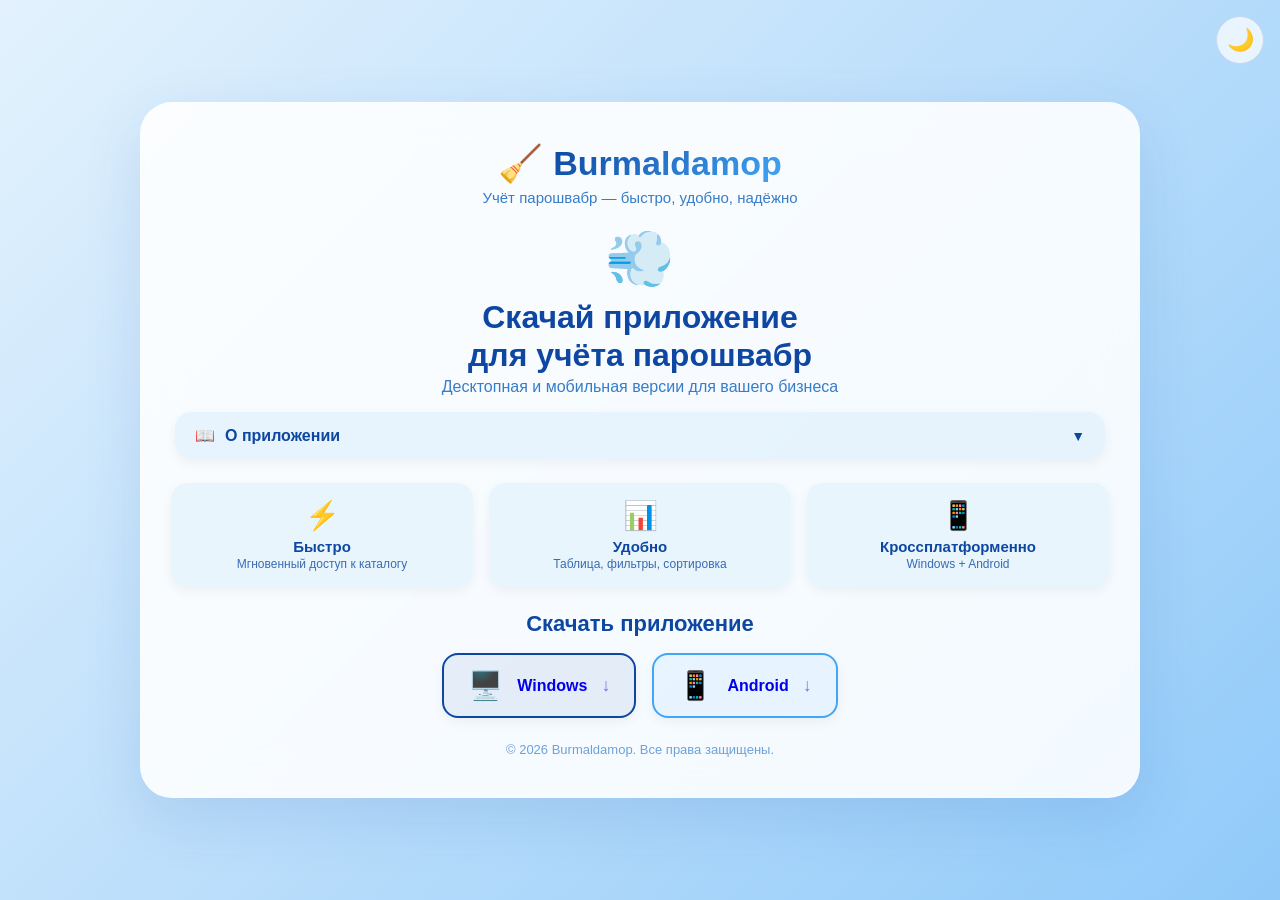
==== commit 2c61e9a7: "Update index.html" ====
--- a/index.html
+++ b/index.html
@@ -83,7 +83,6 @@
                     <span class="btn-icon">🖥️</span>
                     <div class="btn-text">
                         <span class="btn-title">Windows</span>
-                        <span class="btn-sub">.exe · 45 МБ</span>
                     </div>
                     <span class="btn-arrow">↓</span>
                 </a>
@@ -91,7 +90,6 @@
                     <span class="btn-icon">📱</span>
                     <div class="btn-text">
                         <span class="btn-title">Android</span>
-                        <span class="btn-sub">.apk · 32 МБ</span>
                     </div>
                     <span class="btn-arrow">↓</span>
                 </a>
--- a/style.css
+++ b/style.css
@@ -15,7 +15,7 @@
     transition: background 0.4s, color 0.4s;
 }
 
-/* ===== ТЕМА: СВЕТЛАЯ (парошвабры — пар, чистота) ===== */
+/* ===== ТЕМА: СВЕТЛАЯ ===== */
 [data-theme="light"] {
     background: linear-gradient(135deg, #e3f2fd 0%, #bbdefb 50%, #90caf9 100%);
     color: #0d47a1;
@@ -92,7 +92,7 @@
     border-color: rgba(13, 71, 161, 0.15);
 }
 
-/* ===== ТЕМА: ТЁМНАЯ (парошвабры — глубина, пар) ===== */
+/* ===== ТЕМА: ТЁМНАЯ ===== */
 [data-theme="dark"] {
     background: linear-gradient(135deg, #0d1b2a 0%, #1b2838 50%, #1a237e 100%);
     color: #e3f2fd;
@@ -257,6 +257,7 @@
     padding: 0 4px;
 }
 
+/* ===== КНОПКА "О ПРИЛОЖЕНИИ" С ПОДСВЕТКОЙ ===== */
 .accordion-btn {
     width: 100%;
     padding: 14px 20px;
@@ -269,8 +270,50 @@
     align-items: center;
     justify-content: center;
     gap: 10px;
-    transition: all 0.3s;
+    transition: all 0.3s ease;
     font-family: 'Segoe UI', Arial, sans-serif;
+    position: relative;
+    overflow: hidden;
+    box-shadow: 0 4px 12px rgba(0, 0, 0, 0.05);
+}
+
+.accordion-btn::before {
+    content: '';
+    position: absolute;
+    top: -2px;
+    left: -2px;
+    right: -2px;
+    bottom: -2px;
+    border-radius: 18px;
+    opacity: 0;
+    transition: opacity 0.4s ease;
+    z-index: -1;
+}
+
+/* Светлая тема — голубая подсветка */
+[data-theme="light"] .accordion-btn::before {
+    background: radial-gradient(circle at 50% 50%, rgba(13, 71, 161, 0.25), transparent 70%);
+}
+
+[data-theme="light"] .accordion-btn:hover::before {
+    opacity: 1;
+}
+
+[data-theme="light"] .accordion-btn:hover {
+    box-shadow: 0 0 30px rgba(13, 71, 161, 0.15), 0 8px 25px rgba(0, 0, 0, 0.05);
+}
+
+/* Тёмная тема — голубая подсветка */
+[data-theme="dark"] .accordion-btn::before {
+    background: radial-gradient(circle at 50% 50%, rgba(100, 181, 246, 0.3), transparent 70%);
+}
+
+[data-theme="dark"] .accordion-btn:hover::before {
+    opacity: 1;
+}
+
+[data-theme="dark"] .accordion-btn:hover {
+    box-shadow: 0 0 30px rgba(100, 181, 246, 0.15), 0 8px 25px rgba(0, 0, 0, 0.2);
 }
 
 .accordion-arrow {
@@ -336,7 +379,7 @@
     transform: scale(1.1) rotate(10deg);
 }
 
-/* ===== ФИЧИ ===== */
+/* ===== ФИЧИ С ПОДСВЕТКОЙ ===== */
 .features {
     display: grid;
     grid-template-columns: repeat(auto-fit, minmax(150px, 1fr));
@@ -347,11 +390,51 @@
 .feature {
     padding: 16px 14px;
     border-radius: 16px;
-    transition: 0.3s;
-}
-
-.feature:hover {
+    transition: all 0.3s ease;
+    position: relative;
+    overflow: hidden;
+    box-shadow: 0 4px 12px rgba(0, 0, 0, 0.05);
+}
+
+.feature::before {
+    content: '';
+    position: absolute;
+    top: -2px;
+    left: -2px;
+    right: -2px;
+    bottom: -2px;
+    border-radius: 18px;
+    opacity: 0;
+    transition: opacity 0.4s ease;
+    z-index: -1;
+}
+
+/* Светлая тема — голубая подсветка */
+[data-theme="light"] .feature::before {
+    background: radial-gradient(circle at 50% 50%, rgba(13, 71, 161, 0.2), transparent 70%);
+}
+
+[data-theme="light"] .feature:hover::before {
+    opacity: 1;
+}
+
+[data-theme="light"] .feature:hover {
     transform: translateY(-4px);
+    box-shadow: 0 0 30px rgba(13, 71, 161, 0.1), 0 8px 25px rgba(0, 0, 0, 0.05);
+}
+
+/* Тёмная тема — голубая подсветка */
+[data-theme="dark"] .feature::before {
+    background: radial-gradient(circle at 50% 50%, rgba(100, 181, 246, 0.2), transparent 70%);
+}
+
+[data-theme="dark"] .feature:hover::before {
+    opacity: 1;
+}
+
+[data-theme="dark"] .feature:hover {
+    transform: translateY(-4px);
+    box-shadow: 0 0 30px rgba(100, 181, 246, 0.1), 0 8px 25px rgba(0, 0, 0, 0.2);
 }
 
 .feature .icon {
@@ -402,7 +485,6 @@
     box-shadow: 0 4px 12px rgba(0, 0, 0, 0.05);
 }
 
-/* ===== ОБЩАЯ ПОДСВЕТКА (GLOW) ДЛЯ КНОПОК ===== */
 .download-btn::before {
     content: '';
     position: absolute;
@@ -429,7 +511,7 @@
 .download-btn.windows:hover {
     background: rgba(13, 71, 161, 0.18);
     transform: translateY(-4px) scale(1.02);
-    box-shadow: 0 0 25px rgba(13, 71, 161, 0.25), 0 12px 30px rgba(0, 0, 0, 0.1);
+    box-shadow: 0 0 30px rgba(13, 71, 161, 0.25), 0 12px 30px rgba(0, 0, 0, 0.1);
 }
 
 .download-btn.windows:hover::before {
@@ -449,14 +531,13 @@
 .download-btn.android:hover {
     background: rgba(66, 165, 245, 0.18);
     transform: translateY(-4px) scale(1.02);
-    box-shadow: 0 0 25px rgba(66, 165, 245, 0.25), 0 12px 30px rgba(0, 0, 0, 0.1);
+    box-shadow: 0 0 30px rgba(66, 165, 245, 0.25), 0 12px 30px rgba(0, 0, 0, 0.1);
 }
 
 .download-btn.android:hover::before {
     opacity: 1;
 }
 
-/* ===== СТАРЫЙ ЭФФЕКТ ===== */
 .download-btn::after {
     content: '';
     position: absolute;
@@ -516,7 +597,6 @@
 /* ===== АДАПТИВ ДЛЯ МОБИЛЬНЫХ УСТРОЙСТВ ===== */
 /* ======================================== */
 
-/* Планшеты и маленькие ноутбуки */
 @media (max-width: 768px) {
     .container {
         padding: 30px 20px;
@@ -545,7 +625,6 @@
     }
 }
 
-/* Телефоны (до 480px) */
 @media (max-width: 480px) {
     body {
         padding: 10px;
@@ -674,7 +753,6 @@
     }
 }
 
-/* Очень маленькие телефоны (до 360px) */
 @media (max-width: 360px) {
     .container {
         padding: 16px 10px;
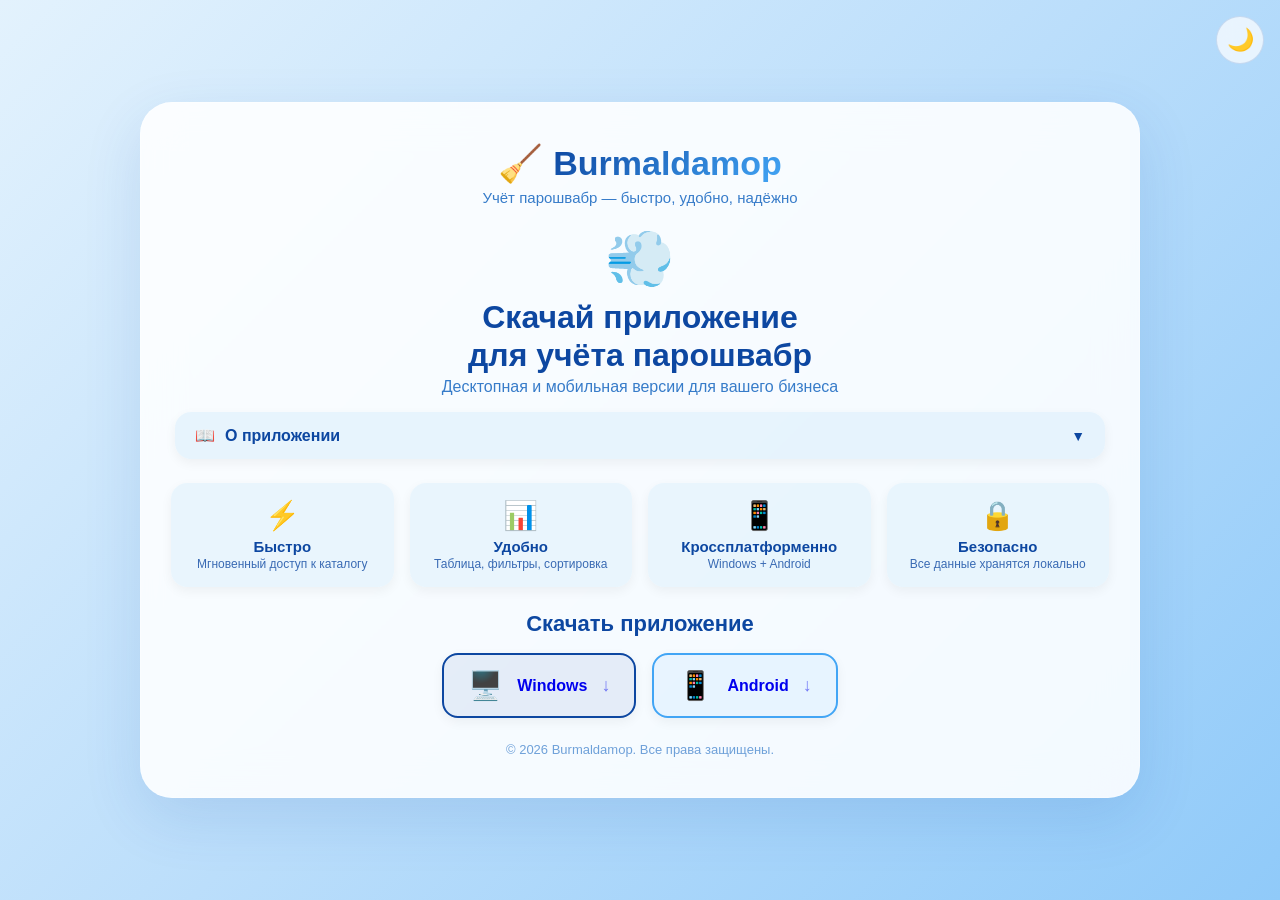
==== commit f434e9ec: "Update index.html" ====
--- a/index.html
+++ b/index.html
@@ -8,12 +8,9 @@
 </head>
 <body>
 
-    <!-- Кнопка переключения темы -->
     <button class="theme-toggle" id="themeToggle">🌙</button>
 
-    <!-- Главный блок -->
     <div class="container">
-        <!-- Шапка -->
         <div class="header">
             <div class="logo">
                 <span class="logo-icon">🧹</span>
@@ -22,14 +19,12 @@
             <p class="tagline">Учёт парошвабр — быстро, удобно, надёжно</p>
         </div>
 
-        <!-- Герой -->
         <div class="hero">
             <div class="hero-icon">💨</div>
             <h1>Скачай приложение<br>для учёта парошвабр</h1>
             <p class="hero-desc">Десктопная и мобильная версии для вашего бизнеса</p>
         </div>
 
-        <!-- Кнопка "О приложении" (аккордеон) -->
         <div class="accordion-wrapper">
             <button class="accordion-btn" id="accordionBtn">
                 <span class="accordion-icon">📖</span>
@@ -56,7 +51,7 @@
             </div>
         </div>
 
-        <!-- Преимущества (3 карточки) -->
+        <!-- 4 карточки -->
         <div class="features">
             <div class="feature">
                 <span class="icon">⚡</span>
@@ -73,9 +68,13 @@
                 <h3>Кроссплатформенно</h3>
                 <p>Windows + Android</p>
             </div>
+            <div class="feature">
+                <span class="icon">🔒</span>
+                <h3>Безопасно</h3>
+                <p>Все данные хранятся локально</p>
+            </div>
         </div>
 
-        <!-- Кнопки скачивания -->
         <div class="download-section">
             <h2>Скачать приложение</h2>
             <div class="download-buttons">
@@ -96,7 +95,6 @@
             </div>
         </div>
 
-        <!-- Подвал -->
         <footer>
             <p>© 2026 Burmaldamop. Все права защищены.</p>
         </footer>
--- a/style.css
+++ b/style.css
@@ -275,24 +275,24 @@
     position: relative;
     overflow: hidden;
     box-shadow: 0 4px 12px rgba(0, 0, 0, 0.05);
+    z-index: 1;
 }
 
 .accordion-btn::before {
     content: '';
     position: absolute;
-    top: -2px;
-    left: -2px;
-    right: -2px;
-    bottom: -2px;
-    border-radius: 18px;
+    top: -4px;
+    left: -4px;
+    right: -4px;
+    bottom: -4px;
+    border-radius: 20px;
     opacity: 0;
     transition: opacity 0.4s ease;
     z-index: -1;
 }
 
-/* Светлая тема — голубая подсветка */
 [data-theme="light"] .accordion-btn::before {
-    background: radial-gradient(circle at 50% 50%, rgba(13, 71, 161, 0.25), transparent 70%);
+    background: radial-gradient(circle at 50% 50%, rgba(13, 71, 161, 0.3), transparent 70%);
 }
 
 [data-theme="light"] .accordion-btn:hover::before {
@@ -300,12 +300,11 @@
 }
 
 [data-theme="light"] .accordion-btn:hover {
-    box-shadow: 0 0 30px rgba(13, 71, 161, 0.15), 0 8px 25px rgba(0, 0, 0, 0.05);
-}
-
-/* Тёмная тема — голубая подсветка */
+    box-shadow: 0 0 35px rgba(13, 71, 161, 0.15), 0 8px 25px rgba(0, 0, 0, 0.05);
+}
+
 [data-theme="dark"] .accordion-btn::before {
-    background: radial-gradient(circle at 50% 50%, rgba(100, 181, 246, 0.3), transparent 70%);
+    background: radial-gradient(circle at 50% 50%, rgba(100, 181, 246, 0.35), transparent 70%);
 }
 
 [data-theme="dark"] .accordion-btn:hover::before {
@@ -313,7 +312,7 @@
 }
 
 [data-theme="dark"] .accordion-btn:hover {
-    box-shadow: 0 0 30px rgba(100, 181, 246, 0.15), 0 8px 25px rgba(0, 0, 0, 0.2);
+    box-shadow: 0 0 35px rgba(100, 181, 246, 0.15), 0 8px 25px rgba(0, 0, 0, 0.2);
 }
 
 .accordion-arrow {
@@ -379,7 +378,7 @@
     transform: scale(1.1) rotate(10deg);
 }
 
-/* ===== ФИЧИ С ПОДСВЕТКОЙ ===== */
+/* ===== ФИЧИ (4 КАРТОЧКИ) С ПОДСВЕТКОЙ ===== */
 .features {
     display: grid;
     grid-template-columns: repeat(auto-fit, minmax(150px, 1fr));
@@ -394,22 +393,22 @@
     position: relative;
     overflow: hidden;
     box-shadow: 0 4px 12px rgba(0, 0, 0, 0.05);
+    z-index: 1;
 }
 
 .feature::before {
     content: '';
     position: absolute;
-    top: -2px;
-    left: -2px;
-    right: -2px;
-    bottom: -2px;
-    border-radius: 18px;
+    top: -4px;
+    left: -4px;
+    right: -4px;
+    bottom: -4px;
+    border-radius: 20px;
     opacity: 0;
     transition: opacity 0.4s ease;
     z-index: -1;
 }
 
-/* Светлая тема — голубая подсветка */
 [data-theme="light"] .feature::before {
     background: radial-gradient(circle at 50% 50%, rgba(13, 71, 161, 0.2), transparent 70%);
 }
@@ -420,12 +419,11 @@
 
 [data-theme="light"] .feature:hover {
     transform: translateY(-4px);
-    box-shadow: 0 0 30px rgba(13, 71, 161, 0.1), 0 8px 25px rgba(0, 0, 0, 0.05);
-}
-
-/* Тёмная тема — голубая подсветка */
+    box-shadow: 0 0 35px rgba(13, 71, 161, 0.1), 0 8px 25px rgba(0, 0, 0, 0.05);
+}
+
 [data-theme="dark"] .feature::before {
-    background: radial-gradient(circle at 50% 50%, rgba(100, 181, 246, 0.2), transparent 70%);
+    background: radial-gradient(circle at 50% 50%, rgba(100, 181, 246, 0.25), transparent 70%);
 }
 
 [data-theme="dark"] .feature:hover::before {
@@ -434,7 +432,7 @@
 
 [data-theme="dark"] .feature:hover {
     transform: translateY(-4px);
-    box-shadow: 0 0 30px rgba(100, 181, 246, 0.1), 0 8px 25px rgba(0, 0, 0, 0.2);
+    box-shadow: 0 0 35px rgba(100, 181, 246, 0.1), 0 8px 25px rgba(0, 0, 0, 0.2);
 }
 
 .feature .icon {
@@ -483,22 +481,22 @@
     position: relative;
     overflow: hidden;
     box-shadow: 0 4px 12px rgba(0, 0, 0, 0.05);
+    z-index: 1;
 }
 
 .download-btn::before {
     content: '';
     position: absolute;
-    top: -2px;
-    left: -2px;
-    right: -2px;
-    bottom: -2px;
-    border-radius: 18px;
+    top: -4px;
+    left: -4px;
+    right: -4px;
+    bottom: -4px;
+    border-radius: 20px;
     opacity: 0;
     transition: opacity 0.4s ease;
     z-index: -1;
 }
 
-/* Windows — синяя подсветка */
 .download-btn.windows {
     border-color: #0d47a1;
     background: rgba(13, 71, 161, 0.08);
@@ -511,14 +509,13 @@
 .download-btn.windows:hover {
     background: rgba(13, 71, 161, 0.18);
     transform: translateY(-4px) scale(1.02);
-    box-shadow: 0 0 30px rgba(13, 71, 161, 0.25), 0 12px 30px rgba(0, 0, 0, 0.1);
+    box-shadow: 0 0 35px rgba(13, 71, 161, 0.25), 0 12px 30px rgba(0, 0, 0, 0.1);
 }
 
 .download-btn.windows:hover::before {
     opacity: 1;
 }
 
-/* Android — голубая подсветка */
 .download-btn.android {
     border-color: #42a5f5;
     background: rgba(66, 165, 245, 0.08);
@@ -531,7 +528,7 @@
 .download-btn.android:hover {
     background: rgba(66, 165, 245, 0.18);
     transform: translateY(-4px) scale(1.02);
-    box-shadow: 0 0 30px rgba(66, 165, 245, 0.25), 0 12px 30px rgba(0, 0, 0, 0.1);
+    box-shadow: 0 0 35px rgba(66, 165, 245, 0.25), 0 12px 30px rgba(0, 0, 0, 0.1);
 }
 
 .download-btn.android:hover::before {
@@ -594,7 +591,7 @@
 }
 
 /* ======================================== */
-/* ===== АДАПТИВ ДЛЯ МОБИЛЬНЫХ УСТРОЙСТВ ===== */
+/* ===== АДАПТИВ ===== */
 /* ======================================== */
 
 @media (max-width: 768px) {
